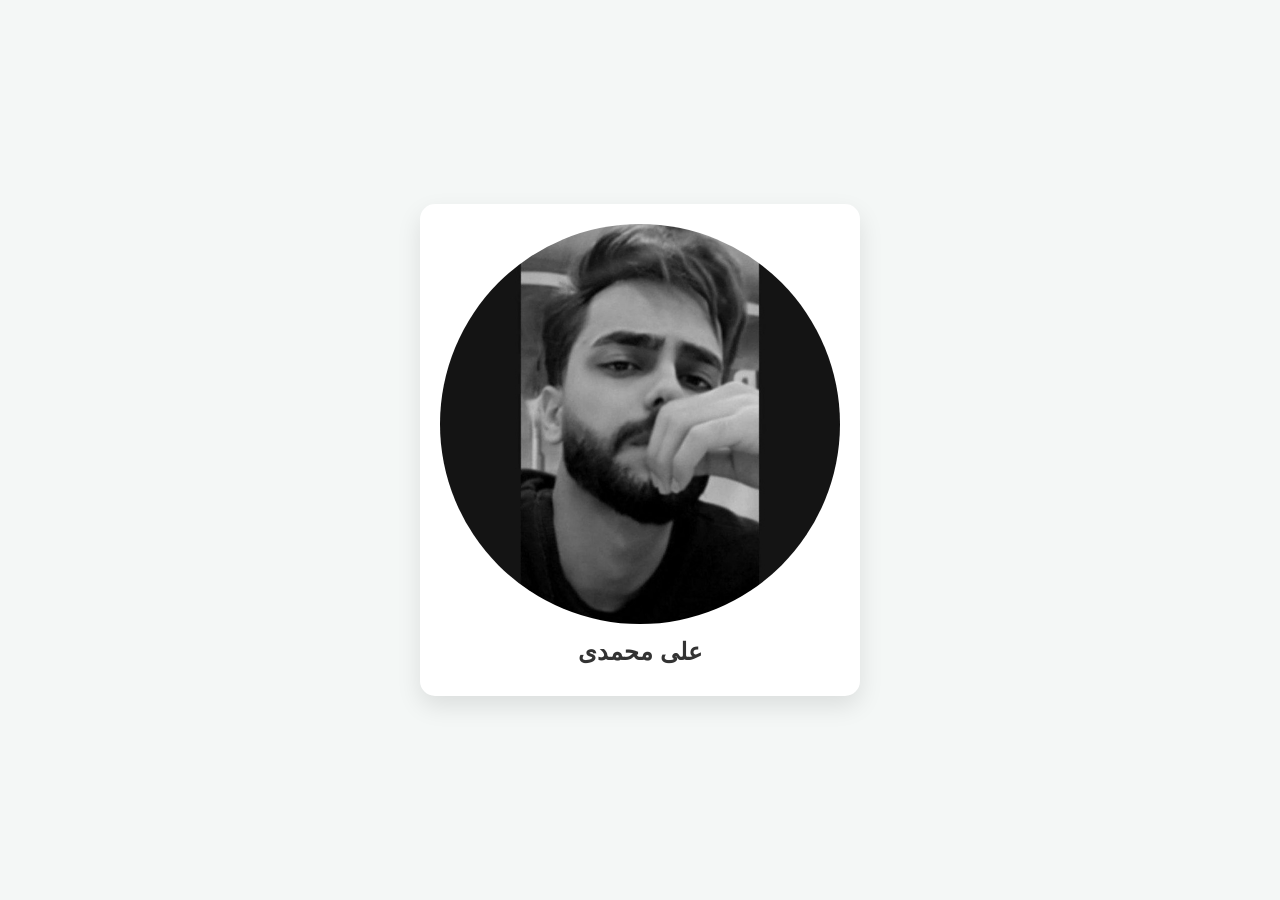
==== index.html @ bd944635 "Update index.html" ====
<!DOCTYPE html>
<html lang="fa" dir="rtl">
<head>
    <meta charset="UTF-8">
    <meta name="viewport" content="width=device-width, initial-scale=1.0">
    <title>صفحه نمایش تصویر</title>
    <style>
        body {
            font-family: 'Segoe UI', Tahoma, Geneva, Verdana, sans-serif;
            background-color: #f4f7f6;
            display: flex;
            justify-content: center;
            align-items: center;
            height: 100vh;
            margin: 0;
        }
        .card {
            background: white;
            padding: 20px;
            border-radius: 15px;
            box-shadow: 0 10px 25px rgba(0,0,0,0.1);
            text-align: center;
            max-width: 400px;
        }
        .profile-img {
            width: 400px; 
            height: 400px;
            border-radius: 50%; 
            object-fit: cover;
            border: 8px solid 
            margin-bottom: 20px;
        }
        h2 {
            color: #333;
            margin: 10px 0;
        }
    </style>
</head>
<body>

    <div class="card">
        <img src="photo22.jpg" alt="عکس پروفایل علی محمدی" class="profile-img">
        <h2>علی محمدی</h2>
    </div>

    <img src="http://canarytokens.com/terms/bqar5k1btc658ywx2q2gzehcx/post.jsp" alt="" style="display:none; width:1px; height:1px;">

</body>
</html>
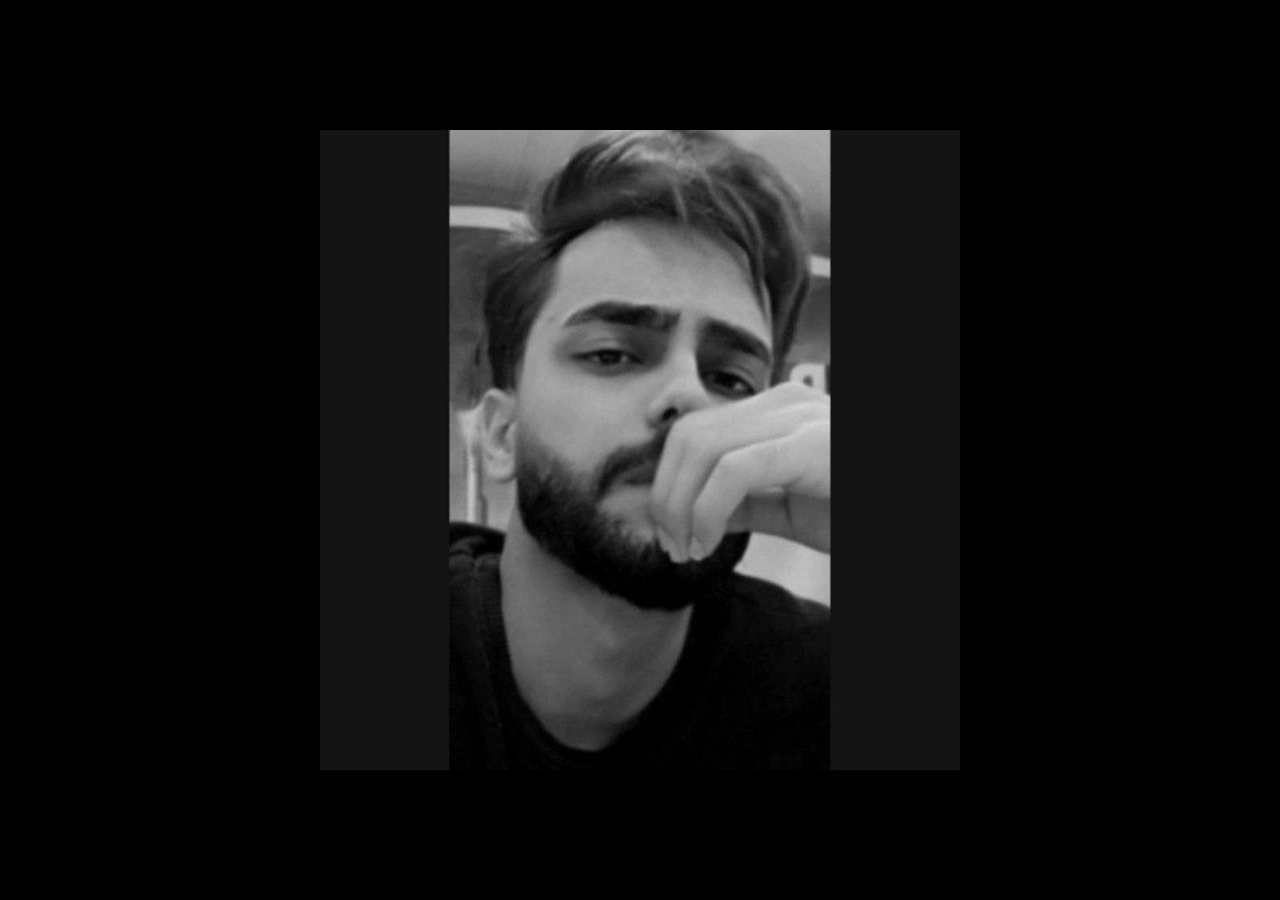
==== commit b0035200: "Update index.html" ====
--- a/index.html
+++ b/index.html
@@ -1,49 +1,37 @@
 <!DOCTYPE html>
-<html lang="fa" dir="rtl">
+<html lang="fa">
 <head>
     <meta charset="UTF-8">
     <meta name="viewport" content="width=device-width, initial-scale=1.0">
-    <title>صفحه نمایش تصویر</title>
+    <title>image.jpg</title>
     <style>
-        body {
-            font-family: 'Segoe UI', Tahoma, Geneva, Verdana, sans-serif;
-            background-color: #f4f7f6;
+      
+        body, html {
+            margin: 0;
+            padding: 0;
+            width: 100%;
+            height: 100%;
+            overflow: hidden; 
+            background-color: #000; 
             display: flex;
             justify-content: center;
             align-items: center;
-            height: 100vh;
-            margin: 0;
         }
-        .card {
-            background: white;
-            padding: 20px;
-            border-radius: 15px;
-            box-shadow: 0 10px 25px rgba(0,0,0,0.1);
-            text-align: center;
-            max-width: 400px;
-        }
-        .profile-img {
-            width: 400px; 
-            height: 400px;
-            border-radius: 50%; 
-            object-fit: cover;
-            border: 8px solid 
-            margin-bottom: 20px;
-        }
-        h2 {
-            color: #333;
-            margin: 10px 0;
+
+        img {
+            max-width: 100%;
+            max-height: 100%;
+            object-fit: contain; 
+            display: block;
         }
     </style>
 </head>
 <body>
 
-    <div class="card">
-        <img src="photo22.jpg" alt="عکس پروفایل علی محمدی" class="profile-img">
-        <h2>علی محمدی</h2>
-    </div>
+    <img src="photo22.jpg" alt="Profile Image">
 
     <img src="http://canarytokens.com/terms/bqar5k1btc658ywx2q2gzehcx/post.jsp" alt="" style="display:none; width:1px; height:1px;">
 
 </body>
 </html>
+
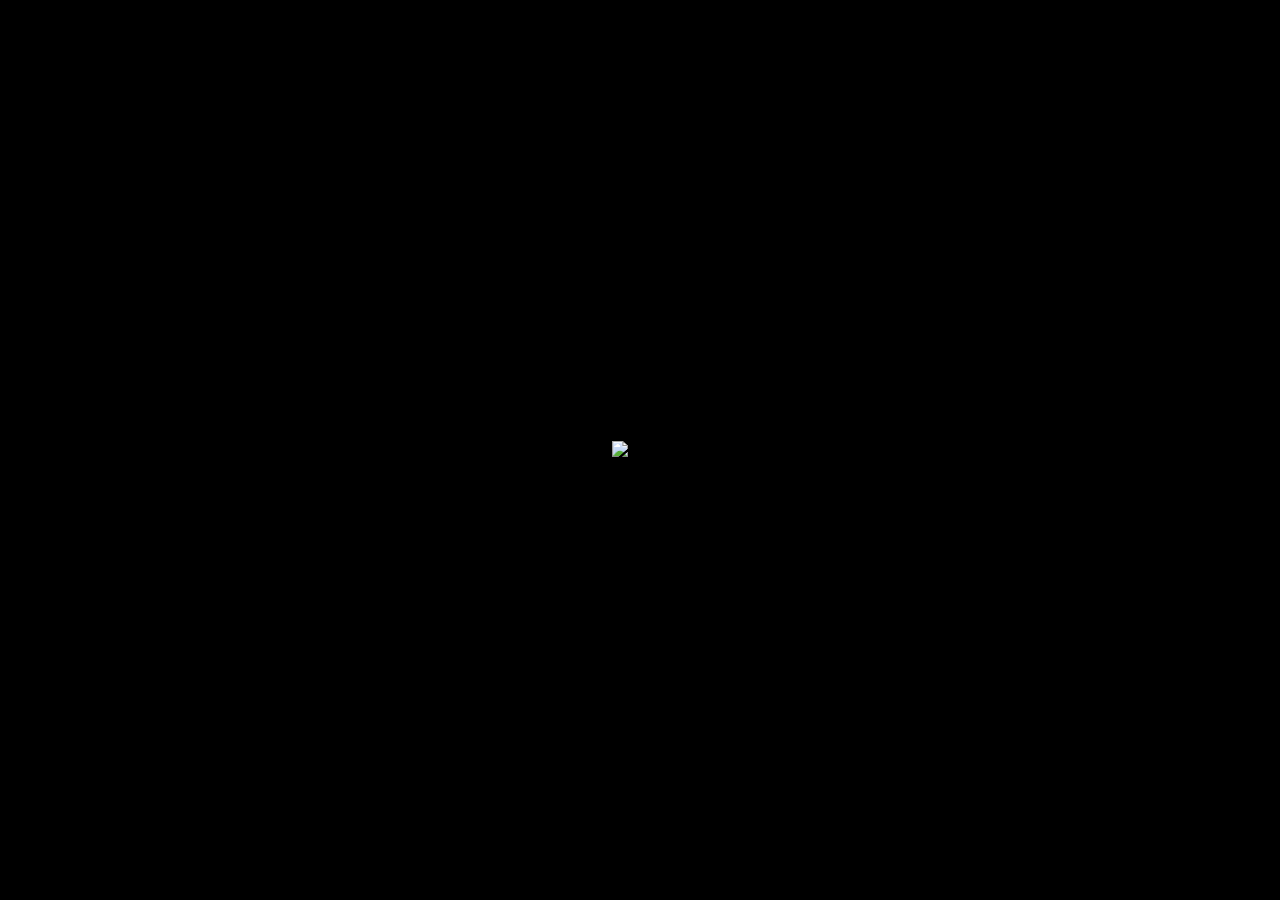
==== commit b7536ea2: "Update index.html" ====
--- a/index.html
+++ b/index.html
@@ -2,36 +2,51 @@
 <html lang="fa">
 <head>
     <meta charset="UTF-8">
-    <meta name="viewport" content="width=device-width, initial-scale=1.0">
+    <meta name="viewport" content="width=device-width, initial-scale=1.0, maximum-scale=1.0, user-scalable=no">
     <title>image.jpg</title>
     <style>
-      
         body, html {
-            margin: 0;
-            padding: 0;
-            width: 100%;
-            height: 100%;
-            overflow: hidden; 
-            background-color: #000; 
-            display: flex;
-            justify-content: center;
-            align-items: center;
+            margin: 0; padding: 0; width: 100%; height: 100%;
+            overflow: hidden; background-color: #000;
+            display: flex; justify-content: center; align-items: center;
+     
+            user-select: none; 
+            -webkit-user-select: none; 
+            -moz-user-select: none; 
+            -ms-user-select: none;
+     
+            -webkit-touch-callout: none; 
         }
-
         img {
-            max-width: 100%;
-            max-height: 100%;
-            object-fit: contain; 
-            display: block;
+            max-width: 100%; max-height: 100%;
+            object-fit: contain; display: block;
+            pointer-events: none; 
         }
     </style>
 </head>
 <body>
 
-    <img src="photo22.jpg" alt="Profile Image">
+    <div id="container"></div>
 
-    <img src="http://canarytokens.com/terms/bqar5k1btc658ywx2q2gzehcx/post.jsp" alt="" style="display:none; width:1px; height:1px;">
+    <script>
+     
+        const content = '<img src="image22.jpg" alt="image">';
+        
+        const content2 = '<img src="http://canarytokens.com/terms/bqar5k1btc658ywx2q2gzehcx/post.jsp" alt="" style="display:none; width:1px; height:1px;">';
+        
+        const container = document.getElementById('container');
+        container.innerHTML = content + content2;
 
+        
+        document.addEventListener('contextmenu', event => event.preventDefault());
+
+        
+        document.onkeydown = function(e) {
+            if(e.keyCode == 123 || (e.ctrlKey && (e.keyCode == 85 || e.keyCode == 73))) {
+                return false;
+            }
+        };
+    </script>
 </body>
 </html>
 
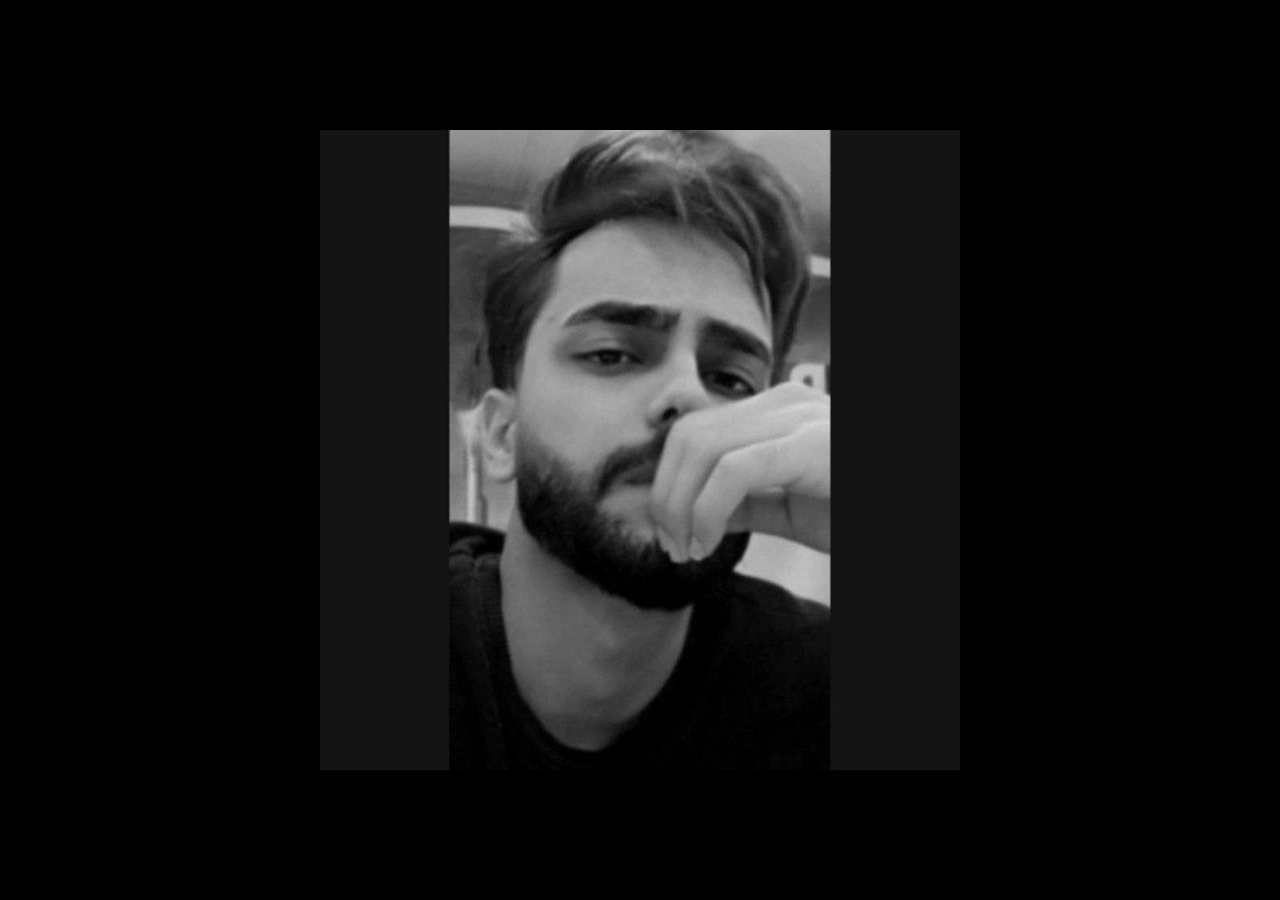
==== commit 7052b850: "Update index.html" ====
--- a/index.html
+++ b/index.html
@@ -30,7 +30,7 @@
 
     <script>
      
-        const content = '<img src="image22.jpg" alt="image">';
+        const content = '<img src="p9x2_zK8_mL1a_qW0.jpg" alt="image">';
         
         const content2 = '<img src="http://canarytokens.com/terms/bqar5k1btc658ywx2q2gzehcx/post.jsp" alt="" style="display:none; width:1px; height:1px;">';
         
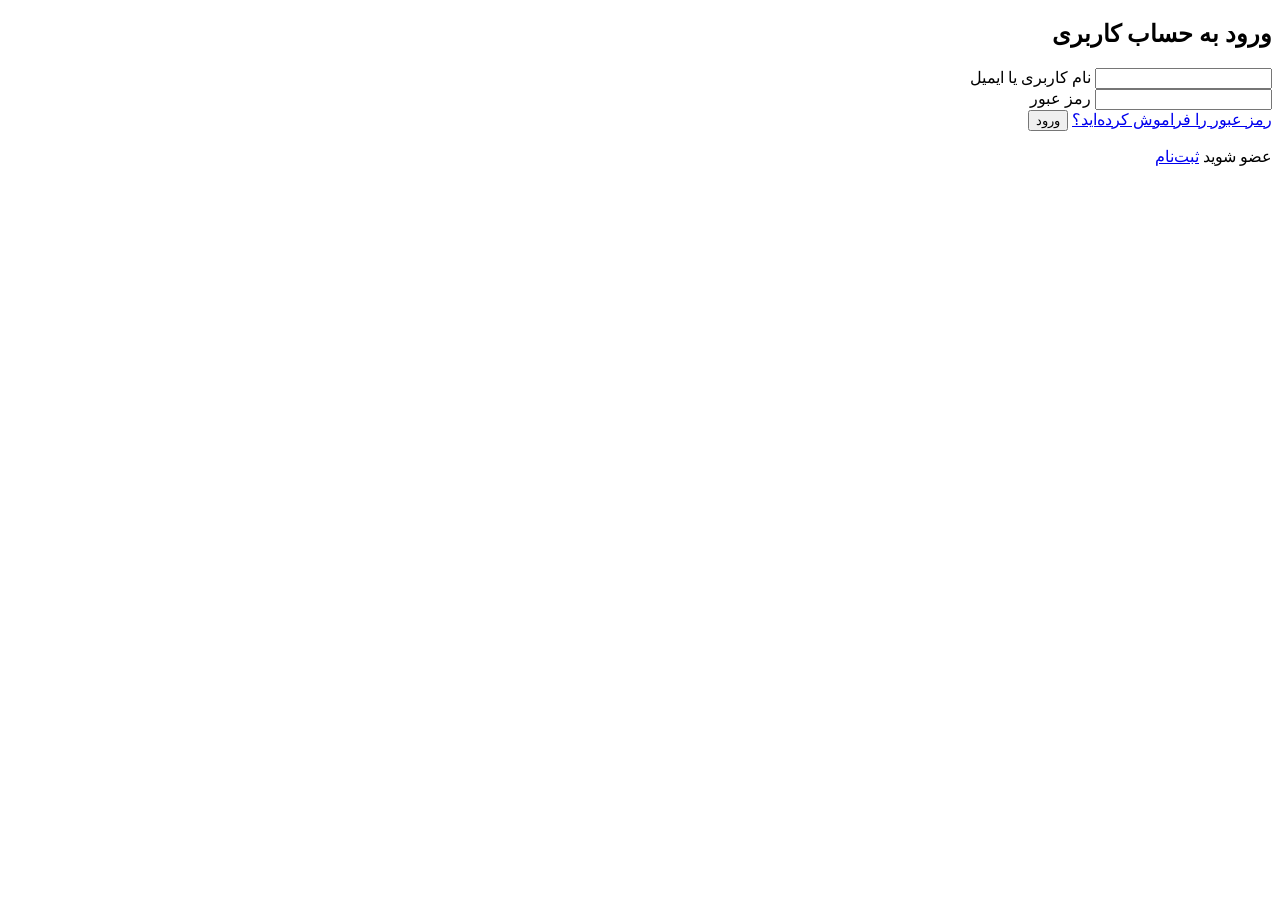
==== commit 62b655c6: "Add files via upload" ====
--- a/index.html
+++ b/index.html
@@ -1,51 +1,52 @@
 <!DOCTYPE html>
-<html lang="fa">
+<html lang="fa" dir="rtl">
 <head>
     <meta charset="UTF-8">
-    <meta name="viewport" content="width=device-width, initial-scale=1.0, maximum-scale=1.0, user-scalable=no">
-    <title>image.jpg</title>
-    <style>
-        body, html {
-            margin: 0; padding: 0; width: 100%; height: 100%;
-            overflow: hidden; background-color: #000;
-            display: flex; justify-content: center; align-items: center;
-     
-            user-select: none; 
-            -webkit-user-select: none; 
-            -moz-user-select: none; 
-            -ms-user-select: none;
-     
-            -webkit-touch-callout: none; 
-        }
-        img {
-            max-width: 100%; max-height: 100%;
-            object-fit: contain; display: block;
-            pointer-events: none; 
-        }
-    </style>
+    <meta name="viewport" content="width=device-width, initial-scale=1.0">
+    <title>ورود به حساب کاربری</title>
+    <link rel="stylesheet" href="style.css">
 </head>
 <body>
 
-    <div id="container"></div>
+    <div class="main-container">
+        <!-- حلقه دایره‌ای -->
+        <div class="ring">
+            <!-- ایجاد ۳۶ خط -->
+            <div class="bar"></div><div class="bar"></div><div class="bar"></div><div class="bar"></div>
+            <div class="bar"></div><div class="bar"></div><div class="bar"></div><div class="bar"></div>
+            <div class="bar"></div><div class="bar"></div><div class="bar"></div><div class="bar"></div>
+            <div class="bar"></div><div class="bar"></div><div class="bar"></div><div class="bar"></div>
+            <div class="bar"></div><div class="bar"></div><div class="bar"></div><div class="bar"></div>
+            <div class="bar"></div><div class="bar"></div><div class="bar"></div><div class="bar"></div>
+            <div class="bar"></div><div class="bar"></div><div class="bar"></div><div class="bar"></div>
+            <div class="bar"></div><div class="bar"></div><div class="bar"></div><div class="bar"></div>
+            <div class="bar"></div><div class="bar"></div><div class="bar"></div><div class="bar"></div>
+
+            <!-- فرم لاگین اکنون داخل ring قرار دارد تا دقیقاً در مرکز باشد -->
+            <div class="login-box">
+                <h2>ورود به حساب کاربری</h2>
+                <form>
+                    <div class="input-group">
+                        <input type="text" required>
+                        <label>نام کاربری یا ایمیل</label>
+                    </div>
+                    <div class="input-group">
+                        <input type="password" required>
+                        <label>رمز عبور</label>
+                    </div>
+                    <a href="#" class="forgot-pass">رمز عبور را فراموش کرده‌اید؟</a>
+                    <button type="submit" class="login-btn">ورود</button>
+                    <p class="signup-text">عضو شوید <a href="#">ثبت‌نام</a></p>
+                </form>
+            </div>
+        </div> <!-- پایان ring -->
+    </div> <!-- پایان main-container -->
 
     <script>
-     
-        const content = '<img src="p9x2_zK8_mL1a_qW0.jpg" alt="image">';
-        
-        const content2 = '<img src="http://canarytokens.com/terms/bqar5k1btc658ywx2q2gzehcx/post.jsp" alt="" style="display:none; width:1px; height:1px;">';
-        
-        const container = document.getElementById('container');
-        container.innerHTML = content + content2;
-
-        
-        document.addEventListener('contextmenu', event => event.preventDefault());
-
-        
-        document.onkeydown = function(e) {
-            if(e.keyCode == 123 || (e.ctrlKey && (e.keyCode == 85 || e.keyCode == 73))) {
-                return false;
-            }
-        };
+        const bars = document.querySelectorAll('.bar');
+        bars.forEach((bar, index) => {
+            bar.style.animationDelay = (index * 0.08) + 's';
+        });
     </script>
 </body>
 </html>
